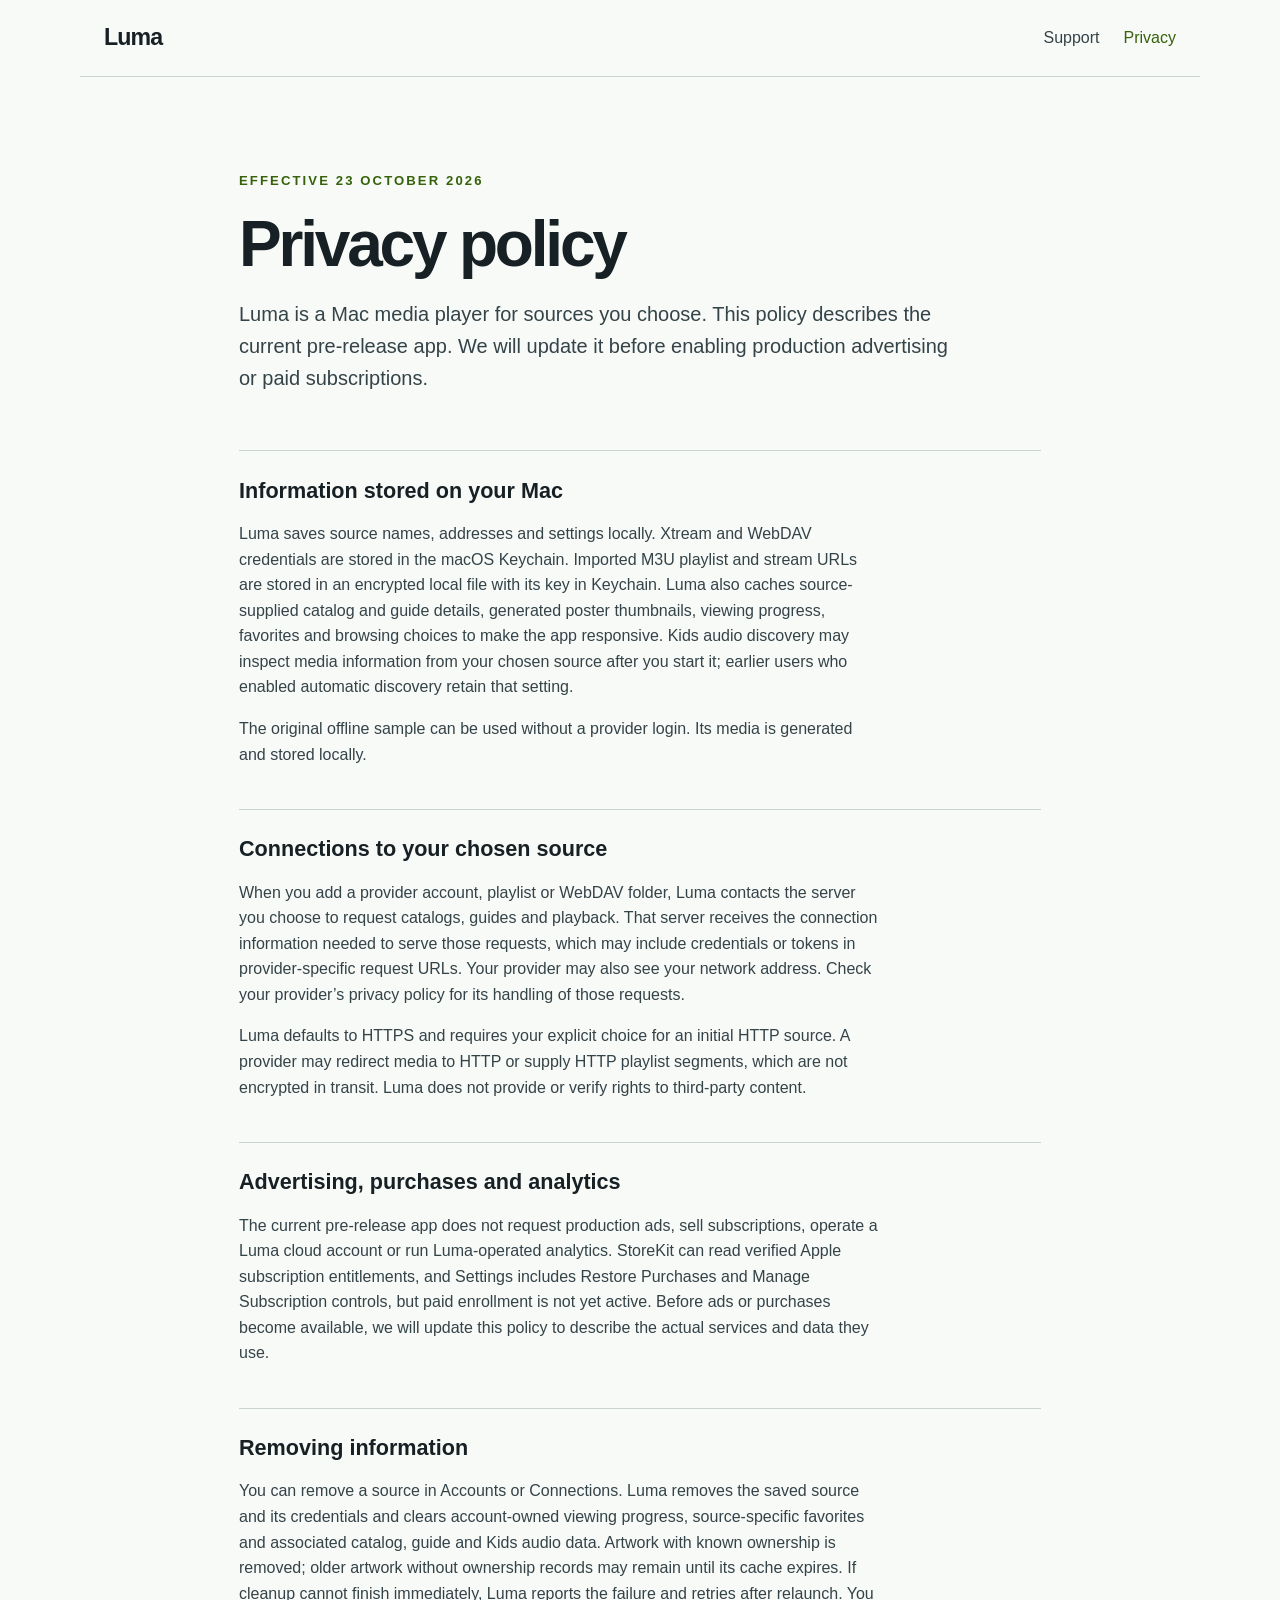
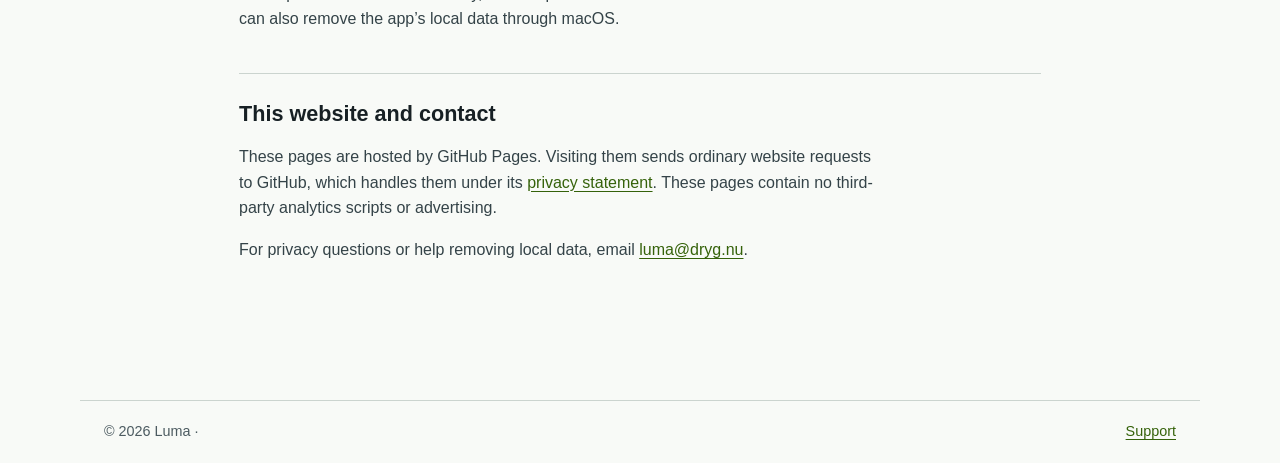
==== privacy.html @ 7764b4cb "Publish Luma support and privacy pages Co-Authored-By: Claude <noreply@anthropic.com>" ====
<!doctype html>
<html lang="en">
<head>
  <meta charset="utf-8">
  <meta name="viewport" content="width=device-width, initial-scale=1">
  <meta name="color-scheme" content="dark light">
  <title>Privacy Policy — Luma</title>
  <meta name="description" content="How Luma for Mac stores information and connects to your chosen media sources.">
  <link rel="stylesheet" href="style.css">
</head>
<body>
  <header class="site-header">
    <a class="brand" href="index.html">Luma</a>
    <nav aria-label="Main navigation"><a href="support.html">Support</a><a aria-current="page" href="privacy.html">Privacy</a></nav>
  </header>
  <main class="document">
    <p class="eyebrow">Effective 23 October 2026</p>
    <h1>Privacy policy</h1>
    <p class="lead">Luma is a Mac media player for sources you choose. This policy describes the current pre-release app. We will update it before enabling production advertising or paid subscriptions.</p>

    <section>
      <h2>Information stored on your Mac</h2>
      <p>Luma saves source names, addresses and settings locally. Xtream and WebDAV credentials are stored in the macOS Keychain. Imported M3U playlist and stream URLs are stored in an encrypted local file with its key in Keychain. Luma also caches source-supplied catalog and guide details, generated poster thumbnails, viewing progress, favorites and browsing choices to make the app responsive. Kids audio discovery may inspect media information from your chosen source after you start it; earlier users who enabled automatic discovery retain that setting.</p>
      <p>The original offline sample can be used without a provider login. Its media is generated and stored locally.</p>
    </section>
    <section>
      <h2>Connections to your chosen source</h2>
      <p>When you add a provider account, playlist or WebDAV folder, Luma contacts the server you choose to request catalogs, guides and playback. That server receives the connection information needed to serve those requests, which may include credentials or tokens in provider-specific request URLs. Your provider may also see your network address. Check your provider’s privacy policy for its handling of those requests.</p>
      <p>Luma defaults to HTTPS and requires your explicit choice for an initial HTTP source. A provider may redirect media to HTTP or supply HTTP playlist segments, which are not encrypted in transit. Luma does not provide or verify rights to third-party content.</p>
    </section>
    <section>
      <h2>Advertising, purchases and analytics</h2>
      <p>The current pre-release app does not request production ads, sell subscriptions, operate a Luma cloud account or run Luma-operated analytics. StoreKit can read verified Apple subscription entitlements, and Settings includes Restore Purchases and Manage Subscription controls, but paid enrollment is not yet active. Before ads or purchases become available, we will update this policy to describe the actual services and data they use.</p>
    </section>
    <section>
      <h2>Removing information</h2>
      <p>You can remove a source in Accounts or Connections. Luma removes the saved source and its credentials and clears account-owned viewing progress, source-specific favorites and associated catalog, guide and Kids audio data. Artwork with known ownership is removed; older artwork without ownership records may remain until its cache expires. If cleanup cannot finish immediately, Luma reports the failure and retries after relaunch. You can also remove the app’s local data through macOS.</p>
    </section>
    <section>
      <h2>This website and contact</h2>
      <p>These pages are hosted by GitHub Pages. Visiting them sends ordinary website requests to GitHub, which handles them under its <a href="https://docs.github.com/en/site-policy/privacy-policies/github-general-privacy-statement">privacy statement</a>. These pages contain no third-party analytics scripts or advertising.</p>
      <p>For privacy questions or help removing local data, email <a href="mailto:luma@dryg.nu">luma@dryg.nu</a>.</p>
    </section>
  </main>
  <footer>© 2026 Luma · <a href="support.html">Support</a></footer>
</body>
</html>
---- style.css ----
:root { color-scheme: dark light; font: 16px/1.6 -apple-system, BlinkMacSystemFont, "Segoe UI", sans-serif; }
* { box-sizing: border-box; }
body { margin: 0; background: #0d1114; color: #e8edef; }
a { color: #c9f75a; text-underline-offset: .2em; }
a:focus-visible { outline: 3px solid #c9f75a; outline-offset: 4px; border-radius: 3px; }
.site-header, footer { max-width: 1120px; margin: auto; display: flex; align-items: center; justify-content: space-between; gap: 1rem; padding: 1.2rem 1.5rem; }
.site-header { border-bottom: 1px solid #344047; }
.brand { color: #e8edef; font-size: 1.45rem; font-weight: 800; letter-spacing: -.04em; text-decoration: none; }
nav { display: flex; gap: 1.5rem; }
nav a { color: #c9d2d7; text-decoration: none; }
nav a:hover, nav a[aria-current] { color: #c9f75a; }
main { max-width: 1120px; margin: auto; padding: 5rem 1.5rem 6rem; }
.home { min-height: 70vh; }
.document { max-width: 850px; }
.eyebrow { color: #c9f75a; font-size: .82rem; font-weight: 700; letter-spacing: .16em; text-transform: uppercase; }
h1 { font-size: clamp(2.4rem, 6vw, 5rem); line-height: 1.07; letter-spacing: -.05em; margin: .3em 0; }
.document h1 { font-size: clamp(2.4rem, 5vw, 4rem); }
.lead { max-width: 720px; color: #c9d2d7; font-size: 1.25rem; }
.cards { display: grid; grid-template-columns: repeat(2, minmax(0, 1fr)); gap: 1rem; margin-top: 3.5rem; }
.card { position: relative; display: block; min-height: 235px; padding: 1.6rem; color: inherit; text-decoration: none; background: #1c252a; border: 1px solid #344047; border-radius: 20px; transition: border-color .15s ease, transform .15s ease; }
.card:hover { border-color: #c9f75a; transform: translateY(-2px); }
.card span { color: #c9f75a; font-size: .8rem; font-weight: 700; }
.card h2 { font-size: 1.6rem; margin: 1.4rem 0 .2rem; }
.card p, .note { color: #b1bec4; }
.card b { position: absolute; top: 1.3rem; right: 1.5rem; font-size: 1.4rem; color: #c9f75a; }
.note { margin-top: 2rem; max-width: 700px; }
section { border-top: 1px solid #344047; padding: 1.6rem 0; }
section:first-of-type { margin-top: 3.5rem; }
section h2 { font-size: 1.35rem; line-height: 1.3; margin: 0 0 .6rem; }
section p { color: #c9d2d7; max-width: 72ch; }
footer { border-top: 1px solid #344047; color: #9caab1; font-size: .9rem; }
@media (max-width: 660px) { .cards { grid-template-columns: 1fr; } main { padding-top: 3.5rem; } .site-header, footer { padding-inline: 1rem; } }
@media (prefers-reduced-motion: reduce) { .card { transition: none; } }
@media (prefers-color-scheme: light) {
  body { background: #f8faf7; color: #172024; }
  .site-header, footer, section { border-color: #cbd4cf; }
  .brand { color: #172024; }
  nav a, .lead, section p { color: #344348; }
  .eyebrow, a, nav a:hover, nav a[aria-current] { color: #35620a; }
  .card { background: #eef3e9; border-color: #cbd4cf; }
  .card:hover { border-color: #35620a; }
  .card span, .card b { color: #35620a; }
  .card p, .note, footer { color: #4c5b61; }
  a:focus-visible { outline-color: #35620a; }
}
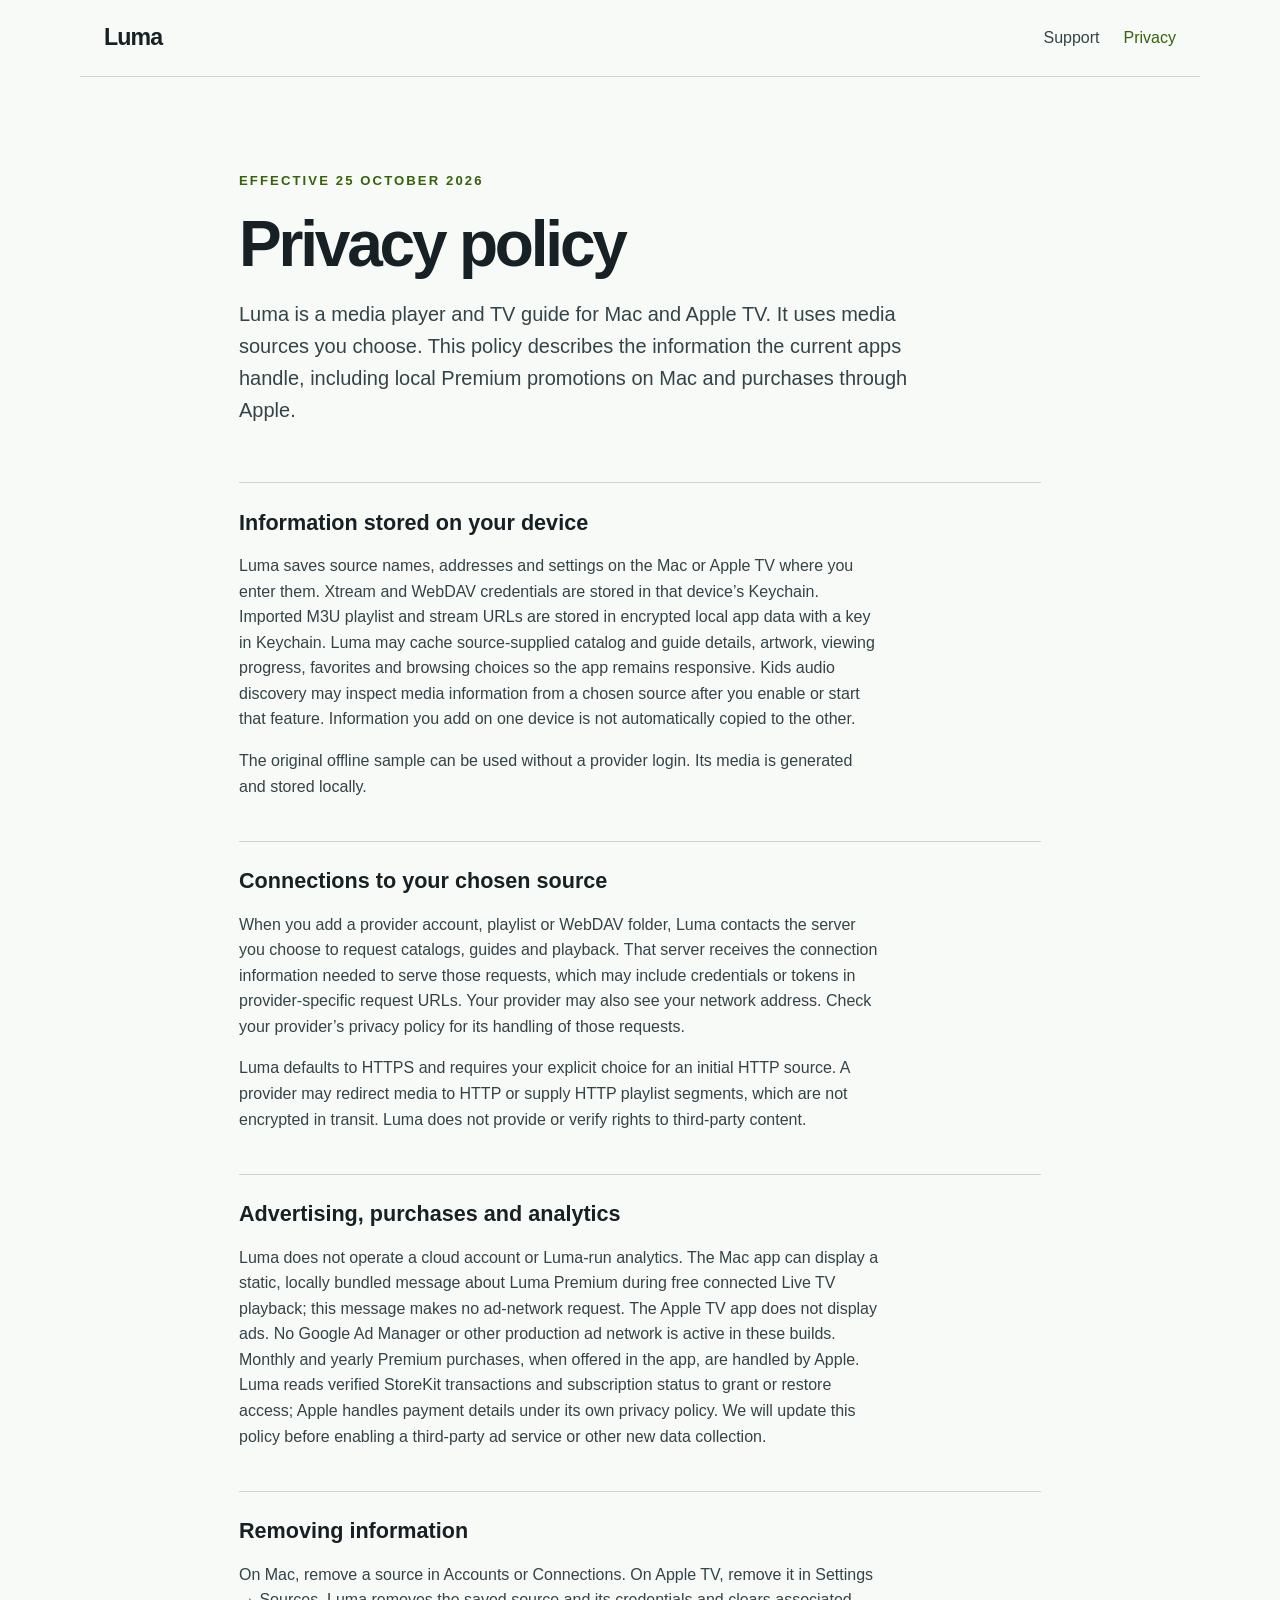
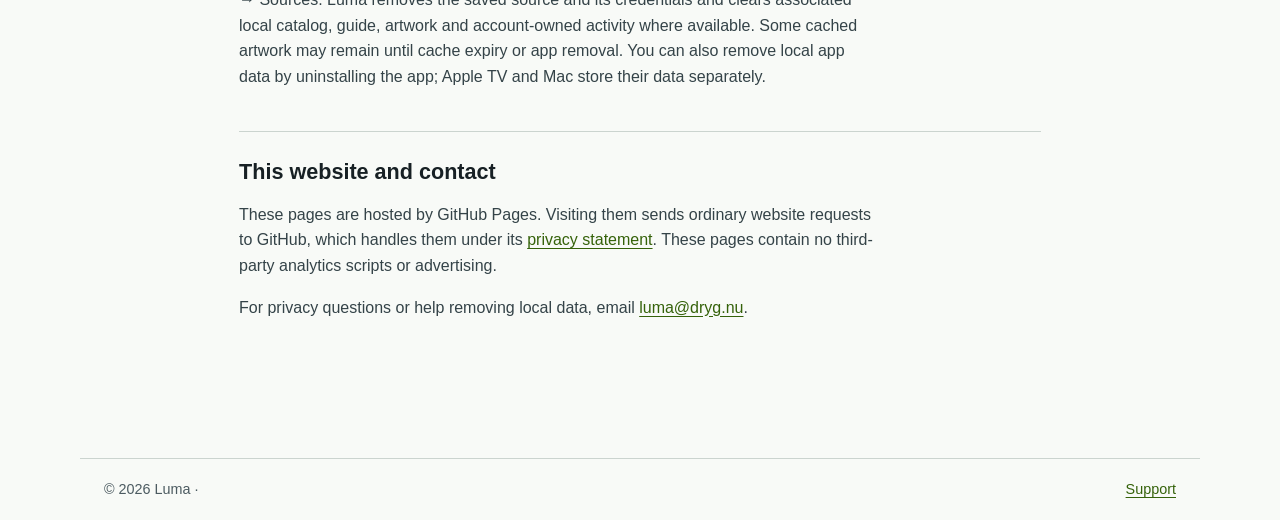
==== commit c04c9956: "Update Luma support and privacy for Mac and Apple TV Co-Authored-By: Claude <noreply@anthropic.com>" ====
--- a/privacy.html
+++ b/privacy.html
@@ -5,7 +5,7 @@
   <meta name="viewport" content="width=device-width, initial-scale=1">
   <meta name="color-scheme" content="dark light">
   <title>Privacy Policy — Luma</title>
-  <meta name="description" content="How Luma for Mac stores information and connects to your chosen media sources.">
+  <meta name="description" content="How Luma on Mac and Apple TV stores information and connects to your chosen media sources.">
   <link rel="stylesheet" href="style.css">
 </head>
 <body>
@@ -14,13 +14,13 @@
     <nav aria-label="Main navigation"><a href="support.html">Support</a><a aria-current="page" href="privacy.html">Privacy</a></nav>
   </header>
   <main class="document">
-    <p class="eyebrow">Effective 23 October 2026</p>
+    <p class="eyebrow">Effective 25 October 2026</p>
     <h1>Privacy policy</h1>
-    <p class="lead">Luma is a Mac media player for sources you choose. This policy describes the current pre-release app. We will update it before enabling production advertising or paid subscriptions.</p>
+    <p class="lead">Luma is a media player and TV guide for Mac and Apple TV. It uses media sources you choose. This policy describes the information the current apps handle, including local Premium promotions on Mac and purchases through Apple.</p>
 
     <section>
-      <h2>Information stored on your Mac</h2>
-      <p>Luma saves source names, addresses and settings locally. Xtream and WebDAV credentials are stored in the macOS Keychain. Imported M3U playlist and stream URLs are stored in an encrypted local file with its key in Keychain. Luma also caches source-supplied catalog and guide details, generated poster thumbnails, viewing progress, favorites and browsing choices to make the app responsive. Kids audio discovery may inspect media information from your chosen source after you start it; earlier users who enabled automatic discovery retain that setting.</p>
+      <h2>Information stored on your device</h2>
+      <p>Luma saves source names, addresses and settings on the Mac or Apple TV where you enter them. Xtream and WebDAV credentials are stored in that device’s Keychain. Imported M3U playlist and stream URLs are stored in encrypted local app data with a key in Keychain. Luma may cache source-supplied catalog and guide details, artwork, viewing progress, favorites and browsing choices so the app remains responsive. Kids audio discovery may inspect media information from a chosen source after you enable or start that feature. Information you add on one device is not automatically copied to the other.</p>
       <p>The original offline sample can be used without a provider login. Its media is generated and stored locally.</p>
     </section>
     <section>
@@ -30,11 +30,11 @@
     </section>
     <section>
       <h2>Advertising, purchases and analytics</h2>
-      <p>The current pre-release app does not request production ads, sell subscriptions, operate a Luma cloud account or run Luma-operated analytics. StoreKit can read verified Apple subscription entitlements, and Settings includes Restore Purchases and Manage Subscription controls, but paid enrollment is not yet active. Before ads or purchases become available, we will update this policy to describe the actual services and data they use.</p>
+      <p>Luma does not operate a cloud account or Luma-run analytics. The Mac app can display a static, locally bundled message about Luma Premium during free connected Live TV playback; this message makes no ad-network request. The Apple TV app does not display ads. No Google Ad Manager or other production ad network is active in these builds. Monthly and yearly Premium purchases, when offered in the app, are handled by Apple. Luma reads verified StoreKit transactions and subscription status to grant or restore access; Apple handles payment details under its own privacy policy. We will update this policy before enabling a third-party ad service or other new data collection.</p>
     </section>
     <section>
       <h2>Removing information</h2>
-      <p>You can remove a source in Accounts or Connections. Luma removes the saved source and its credentials and clears account-owned viewing progress, source-specific favorites and associated catalog, guide and Kids audio data. Artwork with known ownership is removed; older artwork without ownership records may remain until its cache expires. If cleanup cannot finish immediately, Luma reports the failure and retries after relaunch. You can also remove the app’s local data through macOS.</p>
+      <p>On Mac, remove a source in Accounts or Connections. On Apple TV, remove it in Settings → Sources. Luma removes the saved source and its credentials and clears associated local catalog, guide, artwork and account-owned activity where available. Some cached artwork may remain until cache expiry or app removal. You can also remove local app data by uninstalling the app; Apple TV and Mac store their data separately.</p>
     </section>
     <section>
       <h2>This website and contact</h2>
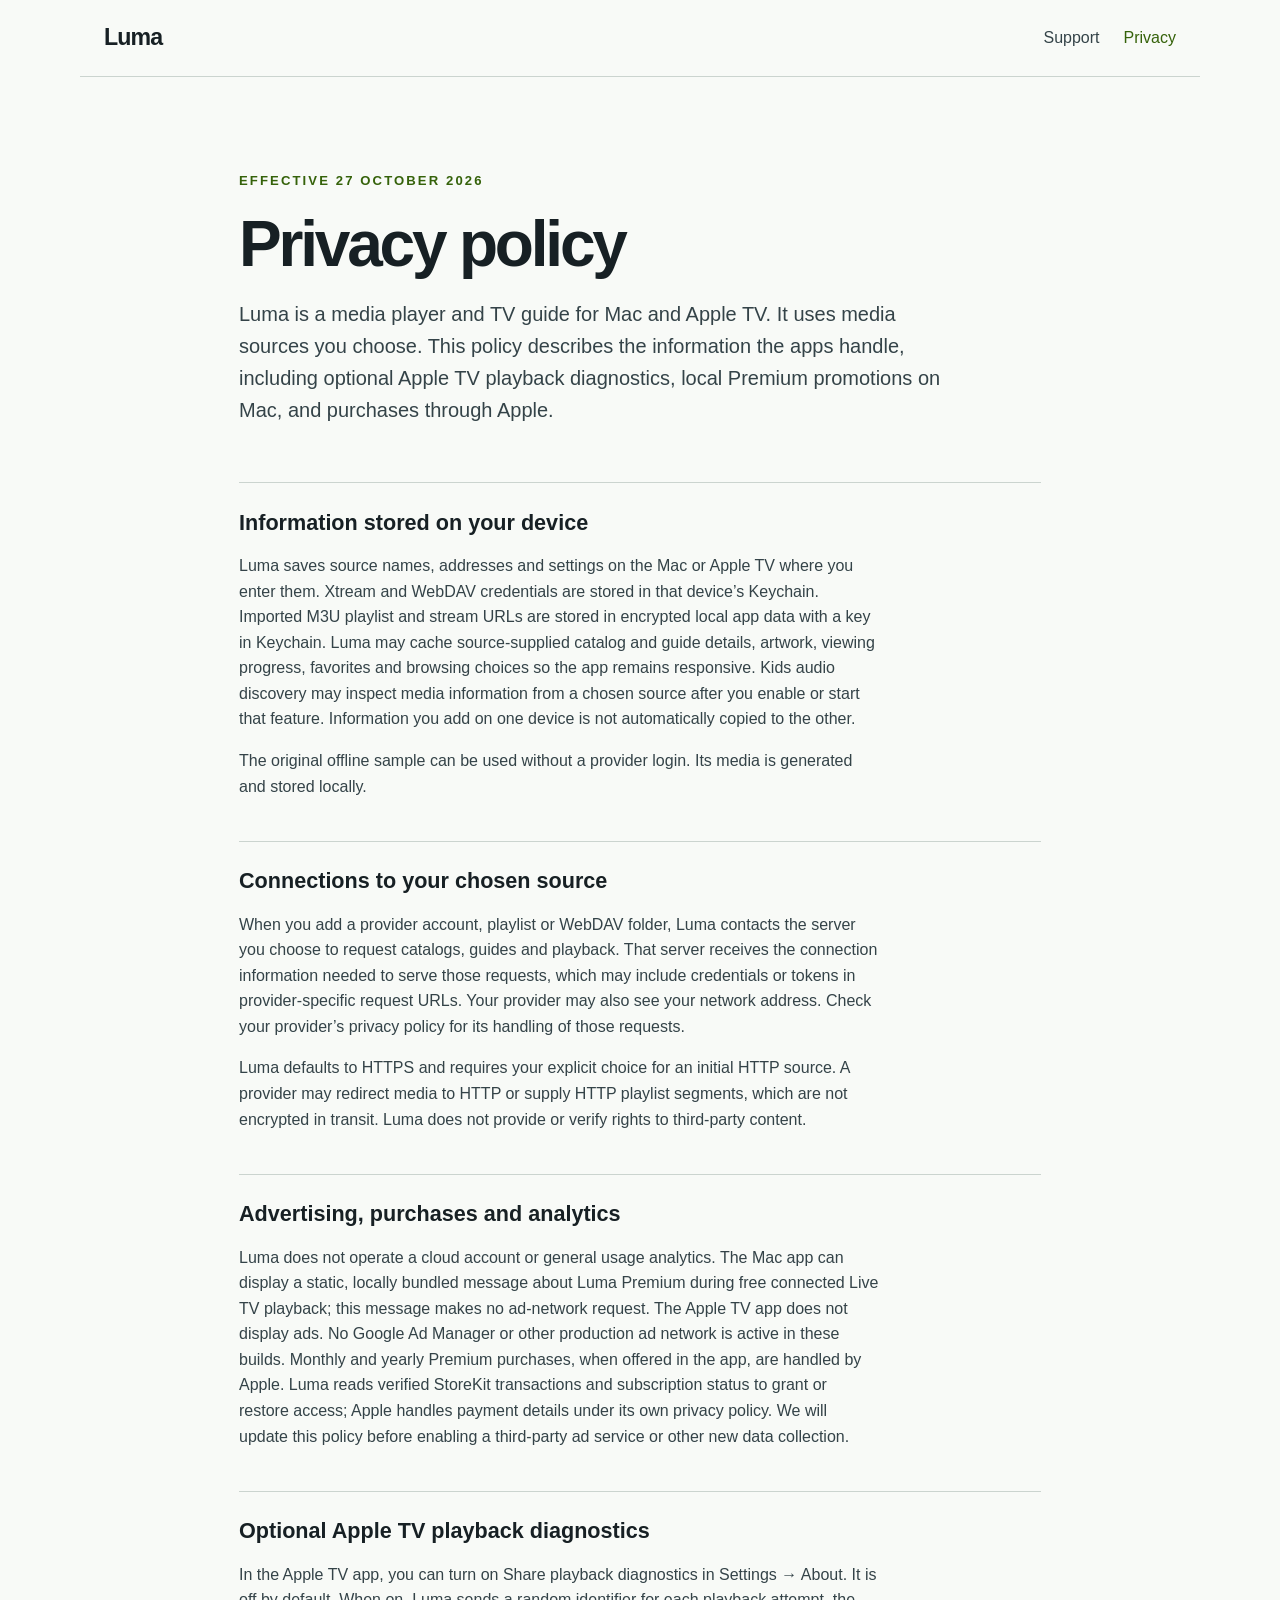
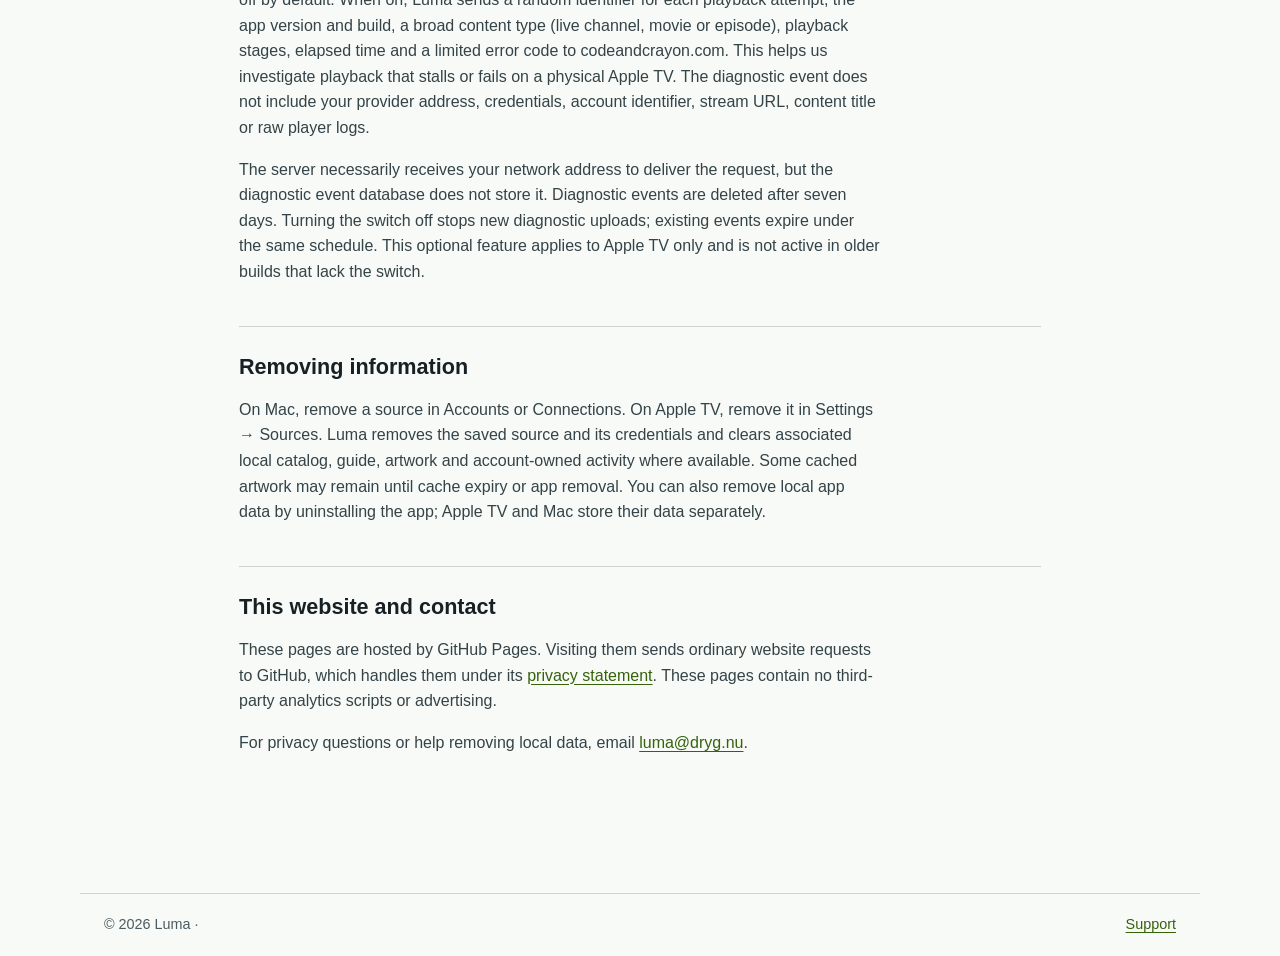
==== commit a9118d7a: "Describe optional Apple TV playback diagnostics Co-Authored-By: Claude <noreply@anthropic.com>" ====
--- a/privacy.html
+++ b/privacy.html
@@ -14,9 +14,9 @@
     <nav aria-label="Main navigation"><a href="support.html">Support</a><a aria-current="page" href="privacy.html">Privacy</a></nav>
   </header>
   <main class="document">
-    <p class="eyebrow">Effective 25 October 2026</p>
+    <p class="eyebrow">Effective 27 October 2026</p>
     <h1>Privacy policy</h1>
-    <p class="lead">Luma is a media player and TV guide for Mac and Apple TV. It uses media sources you choose. This policy describes the information the current apps handle, including local Premium promotions on Mac and purchases through Apple.</p>
+    <p class="lead">Luma is a media player and TV guide for Mac and Apple TV. It uses media sources you choose. This policy describes the information the apps handle, including optional Apple TV playback diagnostics, local Premium promotions on Mac, and purchases through Apple.</p>
 
     <section>
       <h2>Information stored on your device</h2>
@@ -30,7 +30,12 @@
     </section>
     <section>
       <h2>Advertising, purchases and analytics</h2>
-      <p>Luma does not operate a cloud account or Luma-run analytics. The Mac app can display a static, locally bundled message about Luma Premium during free connected Live TV playback; this message makes no ad-network request. The Apple TV app does not display ads. No Google Ad Manager or other production ad network is active in these builds. Monthly and yearly Premium purchases, when offered in the app, are handled by Apple. Luma reads verified StoreKit transactions and subscription status to grant or restore access; Apple handles payment details under its own privacy policy. We will update this policy before enabling a third-party ad service or other new data collection.</p>
+      <p>Luma does not operate a cloud account or general usage analytics. The Mac app can display a static, locally bundled message about Luma Premium during free connected Live TV playback; this message makes no ad-network request. The Apple TV app does not display ads. No Google Ad Manager or other production ad network is active in these builds. Monthly and yearly Premium purchases, when offered in the app, are handled by Apple. Luma reads verified StoreKit transactions and subscription status to grant or restore access; Apple handles payment details under its own privacy policy. We will update this policy before enabling a third-party ad service or other new data collection.</p>
+    </section>
+    <section>
+      <h2>Optional Apple TV playback diagnostics</h2>
+      <p>In the Apple TV app, you can turn on Share playback diagnostics in Settings → About. It is off by default. When on, Luma sends a random identifier for each playback attempt, the app version and build, a broad content type (live channel, movie or episode), playback stages, elapsed time and a limited error code to codeandcrayon.com. This helps us investigate playback that stalls or fails on a physical Apple TV. The diagnostic event does not include your provider address, credentials, account identifier, stream URL, content title or raw player logs.</p>
+      <p>The server necessarily receives your network address to deliver the request, but the diagnostic event database does not store it. Diagnostic events are deleted after seven days. Turning the switch off stops new diagnostic uploads; existing events expire under the same schedule. This optional feature applies to Apple TV only and is not active in older builds that lack the switch.</p>
     </section>
     <section>
       <h2>Removing information</h2>
